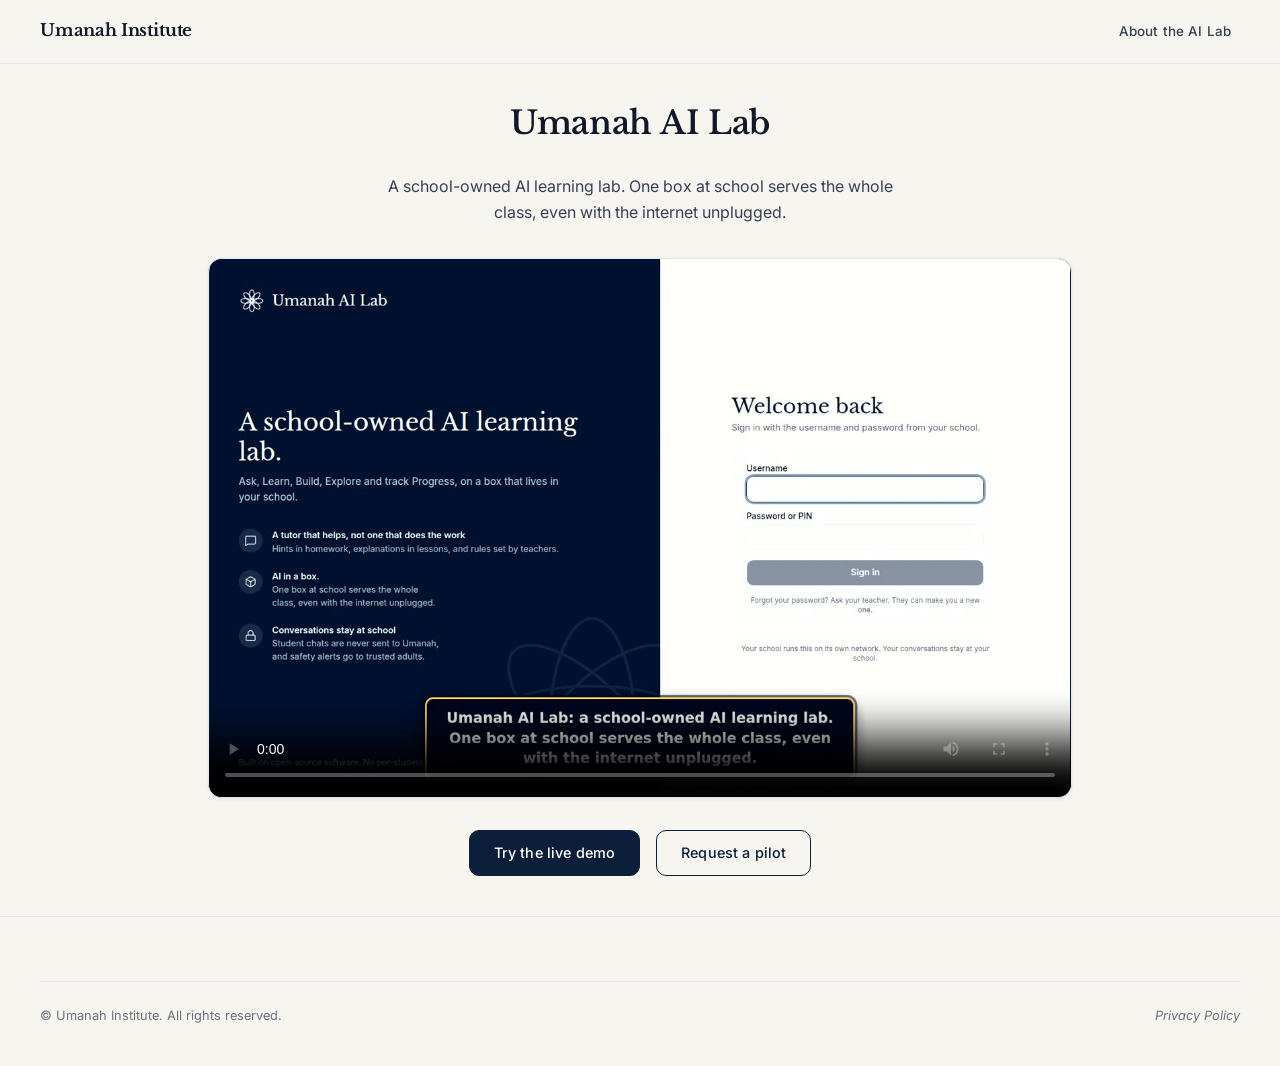
==== ai-lab-film-95bc0e.html @ 786ea5c3 "Unlisted AI Lab film page (/ai-lab-film-95bc0e): shared by link only, not linked from any page, noin" ====
<!DOCTYPE html>
<html lang="en">
<head>
  <meta charset="UTF-8" />
  <meta name="viewport" content="width=device-width, initial-scale=1.0" />
  <title>Umanah AI Lab — Film</title>
  <meta name="description" content="A short film about Umanah AI Lab." />
  <!-- Unlisted: shared by link only. Nothing on the site links here and it is not in any sitemap. -->
  <meta name="robots" content="noindex, nofollow, noarchive" />
  <link rel="stylesheet" href="css/tokens.css" />
  <link rel="stylesheet" href="css/base.css" />
  <style>
    .film-main {
      min-height: calc(100vh - var(--nav-height));
      display: flex;
      flex-direction: column;
      align-items: center;
      justify-content: center;
      gap: var(--sp-5);
      padding: var(--sp-6) var(--pad-mobile);
      text-align: center;
    }
    .film-main h1 {
      font-size: 2rem;
      color: var(--text-primary);
      margin: 0;
      line-height: 1.2;
    }
    .film-main p {
      color: var(--text-secondary);
      margin: 0;
      max-width: 52ch;
      line-height: 1.6;
    }
    .film-frame {
      width: 100%;
      max-width: min(1100px, calc((100vh - 360px) * 1.6));
      min-width: min(100%, 560px);
      border-radius: var(--card-radius);
      overflow: hidden;
      box-shadow: var(--card-shadow);
      border: 1px solid var(--border);
      background: var(--navy);
      aspect-ratio: 16 / 10;
    }
    .film-frame video {
      display: block;
      width: 100%;
      height: 100%;
    }
    .film-actions {
      display: flex;
      gap: var(--sp-3);
      flex-wrap: wrap;
      justify-content: center;
    }
  </style>
</head>
<body>
<div id="site-box">
  <nav class="site-nav" role="navigation" aria-label="Main navigation">
    <div class="container nav-inner">
      <a href="index.html" class="nav-wordmark">Umanah Institute</a>
      <div class="nav-actions">
        <a href="ai-lab.html" class="btn btn-secondary">About the AI Lab</a>
      </div>
    </div>
  </nav>

  <main>
    <div class="film-main">
      <h1>Umanah AI Lab</h1>
      <p>A school-owned AI learning lab. One box at school serves the whole class, even with the internet unplugged.</p>
      <div class="film-frame">
        <video controls playsinline preload="metadata" poster="media/ai-lab-film-95bc0e.jpg">
          <source src="media/ai-lab-film-95bc0e.mp4" type="video/mp4" />
          Your browser cannot play this video. <a href="media/ai-lab-film-95bc0e.mp4">Download it</a>.
        </video>
      </div>
      <div class="film-actions">
        <a href="https://ai.umanah.org" class="btn btn-primary">Try the live demo</a>
        <a href="ai-lab.html#pilot" class="btn btn-secondary">Request a pilot</a>
      </div>
    </div>
  </main>

  <footer class="site-footer">
    <div class="container">
      <div class="footer-inner">
        <div class="footer-bottom">
          <p class="footer-copy">&copy; Umanah Institute. All rights reserved.</p>
          <a href="privacy-policy.html" class="footer-privacy">Privacy Policy</a>
        </div>
      </div>
    </div>
  </footer>
</div>
</body>
</html>
---- css/tokens.css ----
/* ============================================================
   UMANAH INSTITUTE — Design Tokens
   Shared across all three pages.
   ============================================================ */

@import url('https://fonts.googleapis.com/css2?family=Libre+Baskerville:ital,wght@0,400;0,700;1,400&family=Inter:wght@300;400;500;600;700&display=swap');

:root {
  /* ── Backgrounds ──────────────────────────────────────── */
  --bg-base:          #F7F5F0;   /* warm off-white — primary page background */
  --bg-outer:         #E8E5DE;   /* stone — body background (outside boxed site) */
  --bg-surface:       #FFFFFF;   /* cards, sections on base */
  --bg-navy-wash:     rgba(11, 31, 59, 0.04); /* subtle navy tint for AE sections */

  /* ── Navy Accent ──────────────────────────────────────── */
  --navy:             #0B1F3B;
  --navy-hover:       #0A2A52;
  --navy-tint:        #E9EEF6;
  --navy-mid:         #15304F;   /* slightly lighter navy for AE section alternates */

  /* ── Text ─────────────────────────────────────────────── */
  --text-primary:     #111827;
  --text-secondary:   #374151;
  --text-muted:       #6B7280;

  /* ── Borders ──────────────────────────────────────────── */
  --border:           #E5E7EB;
  --border-navy:      rgba(11, 31, 59, 0.15); /* slightly stronger border for AE page */

  /* ── Status ───────────────────────────────────────────── */
  --success:          #14532D;

  /* ── Typography ───────────────────────────────────────── */
  --font-heading:     'Libre Baskerville', Georgia, serif;
  --font-body:        'Inter', system-ui, sans-serif;

  /* ── Spacing Scale (8px base) ─────────────────────────── */
  --sp-1:   4px;
  --sp-2:   8px;
  --sp-3:   16px;
  --sp-4:   24px;
  --sp-5:   32px;
  --sp-6:   40px;
  --sp-7:   48px;
  --sp-8:   64px;
  --sp-9:   80px;
  --sp-10:  96px;

  /* ── Layout ───────────────────────────────────────────── */
  --max-width:        1320px;
  --box-width:        1320px;
  --box-shadow:       0 2px 24px rgba(0,0,0,0.08), 0 0 1px rgba(0,0,0,0.04);
  --pad-mobile:       24px;
  --pad-tablet:       32px;
  --pad-desktop:      40px;

  /* ── Section Padding ──────────────────────────────────── */
  --sec-pad-desktop:  80px;
  --sec-pad-tablet:   56px;
  --sec-pad-mobile:   40px;

  /* ── Cards ────────────────────────────────────────────── */
  --card-radius:      14px;
  --card-pad:         24px;
  --card-shadow:      0 1px 4px rgba(0,0,0,0.07), 0 0 1px rgba(0,0,0,0.04);

  /* ── Buttons ──────────────────────────────────────────── */
  --btn-height:       46px;
  --btn-radius:       10px;

  /* ── Nav ──────────────────────────────────────────────── */
  --nav-height:       64px;
}
---- css/base.css ----
/* ============================================================
   UMANAH INSTITUTE — Base Stylesheet
   Reset, typography, layout utilities, nav, footer, buttons.
   Shared across all pages — import after tokens.css.
   ============================================================ */

/* ── Reset & Base ─────────────────────────────────────────── */
*, *::before, *::after {
  box-sizing: border-box;
  margin: 0;
  padding: 0;
}

html {
  scroll-behavior: smooth;
  font-size: 16px;
}

body {
  background-color: var(--bg-outer);
  color: var(--text-primary);
  font-family: var(--font-body);
  font-size: 1rem;
  line-height: 1.6;
  -webkit-font-smoothing: antialiased;
  -moz-osx-font-smoothing: grayscale;
}

img {
  max-width: 100%;
  display: block;
}

a {
  color: var(--navy);
  text-decoration: none;
}
a:hover {
  color: var(--navy-hover);
}

ul {
  list-style: none;
}

/* ── Boxed Site Wrapper ───────────────────────────────────── */
#site-box {
  max-width: var(--box-width);
  margin: 0 auto;
  background-color: var(--bg-base);
  box-shadow: var(--box-shadow);
  position: relative;
  min-height: 100vh;
}

/* ── Typography ───────────────────────────────────────────── */
h1, h2, h3, h4, h5, h6 {
  font-family: var(--font-heading);
  font-weight: 600;
  line-height: 1.2;
  letter-spacing: -0.01em;
  color: var(--text-primary);
}

h1 { font-size: clamp(2rem, 5vw, 3rem);     line-height: 1.15; }
h2 { font-size: clamp(1.5rem, 3vw, 2rem);   line-height: 1.2; }
h3 { font-size: clamp(1.1rem, 2.5vw, 1.3rem); line-height: 1.25; }
h4 { font-size: 1.05rem; line-height: 1.3; }

p {
  max-width: 68ch;
  color: var(--text-secondary);
}

strong {
  font-weight: 600;
  color: var(--text-primary);
}

/* ── Layout Utilities ─────────────────────────────────────── */
.container {
  max-width: var(--max-width);
  margin: 0 auto;
  padding-left: var(--pad-desktop);
  padding-right: var(--pad-desktop);
}

.section {
  padding-top: var(--sec-pad-desktop);
  padding-bottom: var(--sec-pad-desktop);
}

.divider {
  border: none;
  border-top: 1px solid var(--border);
  margin: 0;
}

/* ── Section Label (eyebrow above headings) ───────────────── */
.section-label {
  display: inline-block;
  font-family: var(--font-body);
  font-size: 0.75rem;
  font-weight: 600;
  color: var(--navy);
  letter-spacing: 0.1em;
  text-transform: uppercase;
  margin-bottom: var(--sp-3);
}

.section-heading {
  margin-bottom: var(--sp-4);
}

.section-lead {
  font-size: 1.05rem;
  color: var(--text-secondary);
  line-height: 1.7;
  max-width: 62ch;
  margin-bottom: var(--sp-5);
}

/* ── Buttons ──────────────────────────────────────────────── */
.btn {
  display: inline-flex;
  align-items: center;
  justify-content: center;
  height: var(--btn-height);
  padding: 0 var(--sp-4);
  border-radius: var(--btn-radius);
  font-family: var(--font-body);
  font-size: 0.9rem;
  font-weight: 500;
  cursor: pointer;
  transition: background-color 0.18s ease, color 0.18s ease, border-color 0.18s ease;
  white-space: nowrap;
  border: 1.5px solid transparent;
  text-decoration: none;
  letter-spacing: 0.01em;
}

.btn-primary {
  background-color: var(--navy);
  color: #fff;
  border-color: var(--navy);
}
.btn-primary:hover {
  background-color: var(--navy-hover);
  border-color: var(--navy-hover);
  color: #fff;
}

.btn-secondary {
  background-color: transparent;
  color: var(--navy);
  border-color: var(--navy);
}
.btn-secondary:hover {
  background-color: var(--navy-tint);
  color: var(--navy);
}

.btn-ghost {
  background-color: transparent;
  color: var(--navy);
  border-color: transparent;
  padding: 0 var(--sp-2);
  font-size: 0.875rem;
}
.btn-ghost:hover {
  color: var(--navy-hover);
  text-decoration: underline;
}

/* ── Sticky Navigation ────────────────────────────────────── */
.site-nav {
  position: sticky;
  top: 0;
  z-index: 100;
  height: var(--nav-height);
  background-color: rgba(247, 245, 240, 0.97);
  backdrop-filter: blur(6px);
  -webkit-backdrop-filter: blur(6px);
  border-bottom: 1px solid var(--border);
}

.nav-inner {
  display: flex;
  align-items: center;
  justify-content: space-between;
  height: 100%;
}

.nav-wordmark {
  font-family: var(--font-heading);
  font-size: 1.05rem;
  font-weight: 700;
  color: var(--text-primary);
  letter-spacing: -0.01em;
  flex-shrink: 0;
  text-decoration: none;
  margin-right: var(--sp-5);
}
.nav-wordmark:hover {
  color: var(--navy);
}

.nav-links {
  display: flex;
  align-items: center;
  gap: 20px;
  flex: 1;
}

.nav-link {
  font-size: 0.875rem;
  font-weight: 500;
  color: var(--text-secondary);
  transition: color 0.15s;
  text-decoration: none;
}
.nav-link:hover,
.nav-link.active {
  color: var(--navy);
}
.nav-link.active {
  text-decoration: underline;
  text-underline-offset: 3px;
  text-decoration-thickness: 1.5px;
}

.nav-actions {
  display: flex;
  align-items: center;
  gap: var(--sp-2);
  flex-shrink: 0;
}

/* In the nav, secondary CTA is text-link style — no border — to save horizontal space */
.nav-actions .btn-secondary {
  background: none;
  border-color: transparent;
  color: var(--text-secondary);
  font-size: 0.84rem;
  padding: 0 var(--sp-2);
  height: auto;
}
.nav-actions .btn-secondary:hover {
  background: none;
  color: var(--navy);
  text-decoration: underline;
  text-underline-offset: 2px;
}

/* ── Hamburger Button ─────────────────────────────────────── */
.nav-hamburger {
  display: none;
  flex-direction: column;
  justify-content: center;
  gap: 5px;
  width: 32px;
  height: 32px;
  cursor: pointer;
  background: none;
  border: none;
  padding: 0;
}
.nav-hamburger span {
  display: block;
  height: 1.5px;
  background-color: var(--text-primary);
  border-radius: 2px;
  transition: transform 0.2s ease, opacity 0.2s ease;
}
.nav-hamburger.open span:nth-child(1) { transform: translateY(6.5px) rotate(45deg); }
.nav-hamburger.open span:nth-child(2) { opacity: 0; }
.nav-hamburger.open span:nth-child(3) { transform: translateY(-6.5px) rotate(-45deg); }

/* ── Mobile Menu ──────────────────────────────────────────── */
.nav-mobile-menu {
  display: none;
  position: fixed;
  top: var(--nav-height);
  left: 0;
  right: 0;
  bottom: 0;
  background-color: var(--bg-base);
  border-bottom: 1px solid var(--border);
  padding: var(--sp-4);
  z-index: 99;
  flex-direction: column;
  gap: var(--sp-3);
  box-shadow: 0 4px 12px rgba(0,0,0,0.07);
  overflow-y: auto;
  -webkit-overflow-scrolling: touch;
}
.nav-mobile-menu.open {
  display: flex;
}
.nav-mobile-menu .nav-link {
  font-size: 1rem;
  padding: var(--sp-2) 0;
  border-bottom: 1px solid var(--border);
}
.nav-mobile-menu .nav-link:last-of-type {
  border-bottom: none;
}
.nav-mobile-actions {
  display: flex;
  flex-direction: column;
  gap: var(--sp-2);
  padding-top: var(--sp-3);
}
.nav-mobile-actions .btn {
  width: 100%;
  justify-content: center;
}

/* ── Unified Footer ───────────────────────────────────────── */
.site-footer {
  background-color: var(--bg-base);
  border-top: 1px solid var(--border);
  padding: var(--sp-8) 0 var(--sp-6);
}

.footer-inner {
  display: flex;
  flex-direction: column;
  gap: var(--sp-5);
}

.footer-top {
  display: flex;
  justify-content: space-between;
  align-items: flex-start;
  gap: var(--sp-6);
}

.footer-wordmark {
  font-family: var(--font-heading);
  font-size: 1rem;
  font-weight: 700;
  color: var(--text-primary);
  margin-bottom: var(--sp-2);
}

.footer-tagline {
  font-size: 0.825rem;
  color: var(--text-muted);
  max-width: 36ch;
}

.footer-links {
  display: flex;
  flex-direction: column;
  gap: var(--sp-2);
  align-items: flex-end;
}
.footer-links a {
  font-size: 0.825rem;
  color: var(--text-muted);
  transition: color 0.15s;
  text-decoration: none;
}
.footer-links a:hover {
  color: var(--navy);
}

.footer-bottom {
  border-top: 1px solid var(--border);
  padding-top: var(--sp-4);
  display: flex;
  justify-content: space-between;
  align-items: center;
  gap: var(--sp-4);
  flex-wrap: wrap;
}

.footer-copy {
  font-size: 0.8rem;
  color: var(--text-muted);
}

.footer-privacy {
  font-size: 0.8rem;
  color: var(--text-muted);
  font-style: italic;
  text-decoration: none;
}
.footer-privacy:hover {
  color: var(--navy);
}

/* ── Fade-in Entrance Animation ───────────────────────────── */
.fade-in {
  opacity: 0;
  transform: translateY(16px);
  transition: opacity 0.5s ease, transform 0.5s ease;
}
.fade-in.visible {
  opacity: 1;
  transform: translateY(0);
}

/* ── Checklist Items (shared: convening + homepage) ───────── */
.checklist-item {
  display: flex;
  align-items: center;
  gap: var(--sp-3);
  padding: var(--sp-3) 0;
  border-bottom: 1px solid var(--border);
}
.checklist-item:last-child {
  border-bottom: none;
}
.checklist-item .check-icon {
  width: 22px;
  height: 22px;
  border: 1.5px solid var(--navy);
  border-radius: 50%;
  display: flex;
  align-items: center;
  justify-content: center;
  flex-shrink: 0;
  color: var(--navy);
}
.checklist-item span {
  font-size: 0.95rem;
  font-weight: 500;
  color: var(--text-secondary);
}

/* ── Sector Tags (shared) ─────────────────────────────────── */
.sectors-list {
  display: flex;
  flex-wrap: wrap;
  gap: var(--sp-2);
  margin-bottom: var(--sp-5);
  justify-content: center;
}

.sector-tag {
  display: inline-flex;
  align-items: center;
  gap: 6px;
  flex: 0 1 auto;
  background-color: var(--navy-tint);
  border: 1px solid var(--border);
  border-radius: 8px;
  padding: 6px 14px;
  font-size: 0.825rem;
  font-weight: 500;
  color: var(--navy);
}

/* ── Mission / Principle Blocks (shared) ──────────────────── */
.mission-grid {
  display: grid;
  grid-template-columns: 1fr 1fr;
  gap: var(--sp-5);
  margin-top: var(--sp-6);
}

.mission-block {
  background-color: var(--bg-surface);
  border: 1px solid var(--border);
  border-radius: var(--card-radius);
  padding: var(--card-pad);
  box-shadow: var(--card-shadow);
  text-align: center;
}

.mission-block .block-label {
  font-size: 0.75rem;
  font-weight: 600;
  color: var(--navy);
  letter-spacing: 0.1em;
  text-transform: uppercase;
  margin-bottom: var(--sp-3);
  display: block;
  text-align: center;
}

.mission-block .block-statement {
  font-family: var(--font-heading);
  font-size: 1.3rem;
  font-weight: 600;
  color: var(--text-primary);
  line-height: 1.25;
  text-align: center;
}

/* ── Leadership Card (shared) ─────────────────────────────── */
.leadership-section {
  background-color: var(--bg-base);
  border-top: 1px solid var(--border);
}

.leadership-inner {
  display: flex;
  flex-direction: column;
  align-items: center;
  text-align: center;
  gap: var(--sp-5);
}

.leadership-inner .section-label {
  display: block;
  text-align: center;
}

.leadership-card {
  background: var(--bg-surface);
  border: 1px solid var(--border);
  border-radius: var(--card-radius);
  box-shadow: var(--card-shadow);
  padding: var(--sp-7) var(--sp-8);
  max-width: 580px;
  width: 100%;
  display: flex;
  flex-direction: column;
  align-items: center;
  gap: var(--sp-4);
  text-align: center;
}

.leadership-body {
  font-size: 1rem;
  color: var(--text-secondary);
  line-height: 1.75;
  max-width: 48ch;
  margin: 0;
  text-align: center;
}

.leadership-name-link {
  color: var(--navy);
  text-decoration: underline;
  text-underline-offset: 3px;
  text-decoration-color: rgba(11,31,59,0.35);
  transition: color 0.18s, text-decoration-color 0.18s;
}
.leadership-name-link:hover {
  color: var(--navy-hover);
  text-decoration-color: var(--navy-hover);
}
.leadership-name-link strong {
  color: inherit;
}

.leadership-linkedin {
  display: inline-flex;
  align-items: center;
  gap: 8px;
  margin-top: var(--sp-1);
  padding: 9px 20px;
  border: 1.5px solid var(--navy);
  border-radius: 8px;
  color: var(--navy);
  font-size: 0.875rem;
  font-weight: 500;
  transition: background-color 0.18s, color 0.18s;
  text-decoration: none;
}
.leadership-linkedin:hover {
  background-color: var(--navy-tint);
  color: var(--navy-hover);
}

/* ── Responsive — Tablet (≤ 1024px) ──────────────────────── */
@media (max-width: 1024px) {
  .container {
    padding-left: var(--pad-tablet);
    padding-right: var(--pad-tablet);
  }
  .section {
    padding-top: var(--sec-pad-tablet);
    padding-bottom: var(--sec-pad-tablet);
  }
  .mission-grid {
    grid-template-columns: 1fr 1fr;
  }
}

/* ── Responsive — Mobile (≤ 768px) ───────────────────────── */
@media (max-width: 768px) {
  .container {
    padding-left: var(--pad-mobile);
    padding-right: var(--pad-mobile);
  }
  .section {
    padding-top: var(--sec-pad-mobile);
    padding-bottom: var(--sec-pad-mobile);
  }

  /* Nav */
  .nav-links,
  .nav-actions {
    display: none;
  }
  .nav-hamburger {
    display: flex;
  }

  /* Global text centering */
  h1, h2, h3, h4, h5, h6 {
    text-align: center;
  }
  p {
    text-align: center;
    margin-left: auto;
    margin-right: auto;
  }
  .section-label,
  .hero-eyebrow,
  .block-label {
    display: block;
    text-align: center;
  }

  /* Mission grid */
  .mission-grid {
    grid-template-columns: 1fr;
  }
  .mission-block {
    text-align: center;
  }
  .mission-block .block-statement {
    text-align: center;
  }

  /* Footer */
  .footer-top {
    flex-direction: column;
    align-items: center;
    gap: var(--sp-4);
    text-align: center;
  }
  .footer-wordmark,
  .footer-tagline {
    text-align: center;
  }
  .footer-links {
    align-items: center;
    text-align: center;
  }
  .footer-bottom {
    flex-direction: column;
    align-items: center;
    gap: var(--sp-2);
    text-align: center;
  }

  /* Leadership */
  .leadership-card {
    padding: var(--sp-5) var(--sp-4);
  }

  /* Checklist */
  .checklist-item {
    justify-content: flex-start;
    text-align: left;
  }
  .checklist-item span {
    text-align: left;
    flex: 1;
  }
}

/* Top nav: links centred in the space between the wordmark and the buttons (equal room on both sides) */
@media (min-width: 769px) {
  .nav-wordmark { margin-right: 0; }
  .nav-links { justify-content: center; gap: 28px; margin: 0 var(--sp-4); }
}
@media (min-width: 1001px) and (max-width: 1240px) {
  .nav-links { gap: 16px; }
  .nav-actions .btn-secondary { display: none; }      /* "Contact" in the links already goes to the same page */
}
@media (min-width: 769px) and (max-width: 1000px) {  /* not enough room for six links and a button: use the menu */
  .nav-links, .nav-actions { display: none; }
  .nav-hamburger { display: flex; }
}

/* Form pages make <body> a flex column, which shrank the boxed wrapper (and the nav) to its content width. */
body.form-page #site-box { width: 100%; }
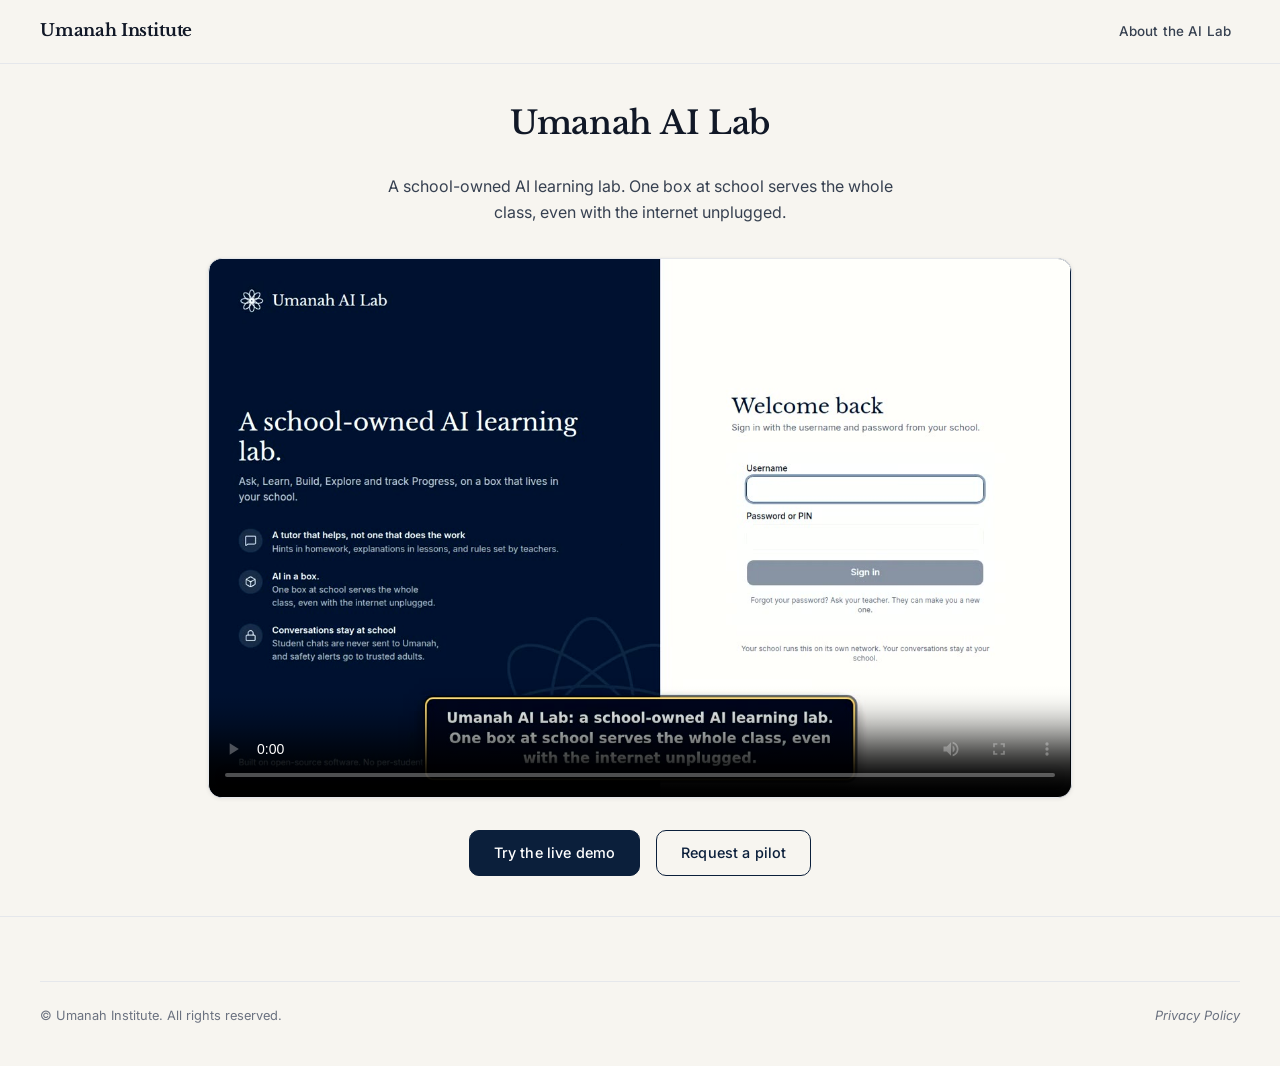
==== commit 5a4686c3: "Film page: link-preview image (1200x630) and description; still noindex, nofollow Co-Authored-By: Cl" ====
--- a/ai-lab-film-95bc0e.html
+++ b/ai-lab-film-95bc0e.html
@@ -4,7 +4,25 @@
   <meta charset="UTF-8" />
   <meta name="viewport" content="width=device-width, initial-scale=1.0" />
   <title>Umanah AI Lab — Film</title>
-  <meta name="description" content="A short film about Umanah AI Lab." />
+  <meta name="description" content="A 2½-minute film about Umanah AI Lab: a school-owned AI learning lab. One box at school serves the whole class, even with the internet unplugged." />
+  <!-- Link previews (iMessage, WhatsApp, Slack, LinkedIn, email) -->
+  <meta property="og:type" content="video.other" />
+  <meta property="og:site_name" content="Umanah Institute" />
+  <meta property="og:title" content="Umanah AI Lab — Watch the film" />
+  <meta property="og:description" content="A 2½-minute film about a school-owned AI learning lab. One box at school serves the whole class, even with the internet unplugged." />
+  <meta property="og:url" content="https://www.umanah.org/ai-lab-film-95bc0e" />
+  <meta property="og:image" content="https://www.umanah.org/media/ai-lab-film-95bc0e-og.jpg" />
+  <meta property="og:image:width" content="1200" />
+  <meta property="og:image:height" content="630" />
+  <meta property="og:image:alt" content="Umanah AI Lab: watch the film. Teacher Center screen from the app." />
+  <meta property="og:video" content="https://www.umanah.org/media/ai-lab-film-95bc0e.mp4" />
+  <meta property="og:video:type" content="video/mp4" />
+  <meta property="og:video:width" content="1440" />
+  <meta property="og:video:height" content="900" />
+  <meta name="twitter:card" content="summary_large_image" />
+  <meta name="twitter:title" content="Umanah AI Lab — Watch the film" />
+  <meta name="twitter:description" content="A 2½-minute film about a school-owned AI learning lab. One box at school serves the whole class, even with the internet unplugged." />
+  <meta name="twitter:image" content="https://www.umanah.org/media/ai-lab-film-95bc0e-og.jpg" />
   <!-- Unlisted: shared by link only. Nothing on the site links here and it is not in any sitemap. -->
   <meta name="robots" content="noindex, nofollow, noarchive" />
   <link rel="stylesheet" href="css/tokens.css" />
